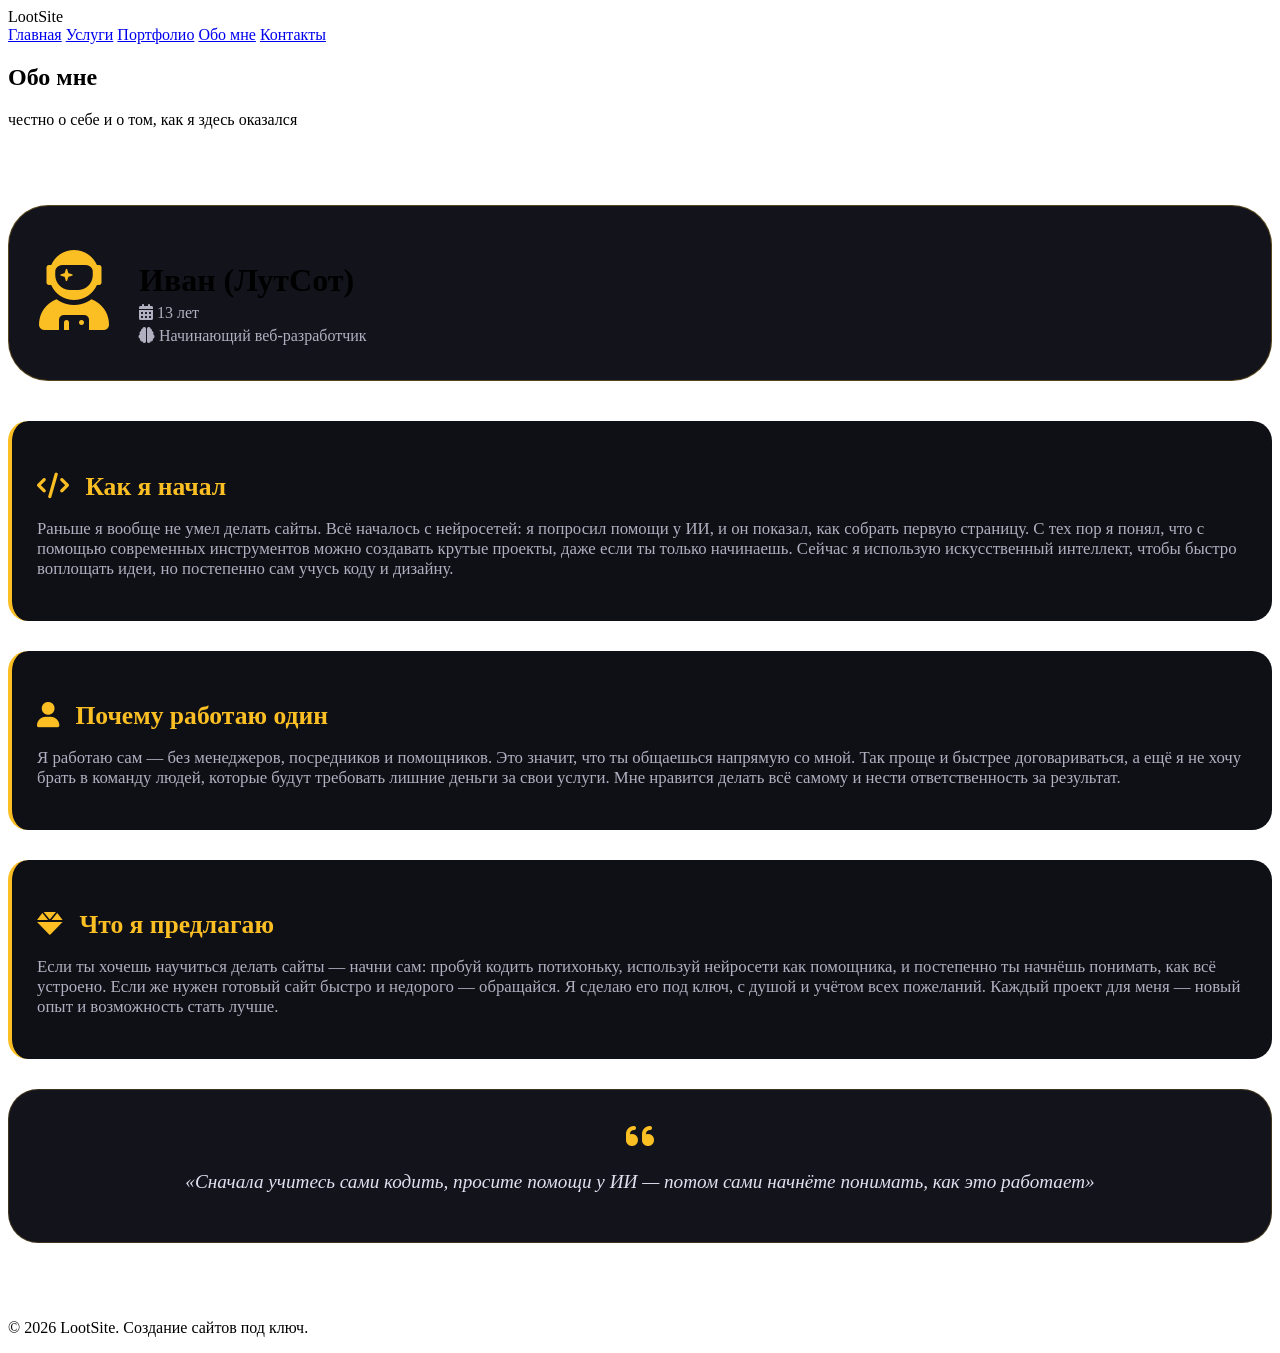
==== about.html @ e5b3c258 "Add files via upload" ====
<!DOCTYPE html>
<html lang="ru">
<head>
    <meta charset="UTF-8">
    <meta name="viewport" content="width=device-width, initial-scale=1.0">
    <title>LootSite · Обо мне</title>
    <link rel="stylesheet" href="https://cdnjs.cloudflare.com/ajax/libs/font-awesome/6.0.0-beta3/css/all.min.css">
    <link rel="stylesheet" href="css/style.css">
</head>
<body>
    <div class="noise"></div>
    <div class="cursor"></div>
    <header>
        <div class="container">
            <div class="logo">LootSite</div>
            <nav>
                <a href="index.html">Главная</a>
                <a href="services.html">Услуги</a>
                <a href="portfolio.html">Портфолио</a>
                <a href="about.html" class="active">Обо мне</a>
                <a href="contact.html">Контакты</a>
            </nav>
        </div>
    </header>

    <main>
        <section class="page-hero">
            <div class="container">
                <h1>Обо мне</h1>
                <p>честно о себе и о том, как я здесь оказался</p>
            </div>
        </section>

        <section class="about-me-page">
            <div class="container">
                <div class="about-card">
                    <div class="about-avatar">
                        <i class="fas fa-user-astronaut"></i>
                    </div>
                    <div class="about-details">
                        <h2>Иван (ЛутСот)</h2>
                        <p><i class="fas fa-calendar-alt"></i> 13 лет</p>
                        <p><i class="fas fa-brain"></i> Начинающий веб-разработчик</p>
                    </div>
                </div>

                <div class="about-story">
                    <h3><i class="fas fa-code"></i> Как я начал</h3>
                    <p>Раньше я вообще не умел делать сайты. Всё началось с нейросетей: я попросил помощи у ИИ, и он показал, как собрать первую страницу. С тех пор я понял, что с помощью современных инструментов можно создавать крутые проекты, даже если ты только начинаешь. Сейчас я использую искусственный интеллект, чтобы быстро воплощать идеи, но постепенно сам учусь коду и дизайну.</p>
                </div>

                <div class="about-story">
                    <h3><i class="fas fa-user"></i> Почему работаю один</h3>
                    <p>Я работаю сам — без менеджеров, посредников и помощников. Это значит, что ты общаешься напрямую со мной. Так проще и быстрее договариваться, а ещё я не хочу брать в команду людей, которые будут требовать лишние деньги за свои услуги. Мне нравится делать всё самому и нести ответственность за результат.</p>
                </div>

                <div class="about-story">
                    <h3><i class="fas fa-gem"></i> Что я предлагаю</h3>
                    <p>Если ты хочешь научиться делать сайты — начни сам: пробуй кодить потихоньку, используй нейросети как помощника, и постепенно ты начнёшь понимать, как всё устроено. Если же нужен готовый сайт быстро и недорого — обращайся. Я сделаю его под ключ, с душой и учётом всех пожеланий. Каждый проект для меня — новый опыт и возможность стать лучше.</p>
                </div>

                <div class="about-quote">
                    <i class="fas fa-quote-left"></i>
                    <p>«Сначала учитесь сами кодить, просите помощи у ИИ — потом сами начнёте понимать, как это работает»</p>
                </div>
            </div>
        </section>
    </main>

    <footer>
        <div class="container">
            <p>© 2026 LootSite. Создание сайтов под ключ.</p>
        </div>
    </footer>

    <script src="js/main.js"></script>
</body>
</html>
---- css/style.css ----
/* Страница "Обо мне" */
.about-me-page {
    padding: 60px 0;
}
.about-card {
    display: flex;
    align-items: center;
    gap: 30px;
    background: #13131c;
    border: 1px solid rgba(251,191,36,0.3);
    border-radius: 40px;
    padding: 30px;
    margin-bottom: 40px;
    flex-wrap: wrap;
}
.about-avatar {
    font-size: 5rem;
    color: #fbbf24;
}
.about-details h2 {
    font-size: 2rem;
    margin-bottom: 5px;
}
.about-details p {
    color: #b0b0c0;
    margin: 5px 0;
}
.about-story {
    background: #0f0f16;
    border-left: 4px solid #fbbf24;
    padding: 25px;
    margin-bottom: 30px;
    border-radius: 20px;
}
.about-story h3 {
    font-size: 1.6rem;
    margin-bottom: 15px;
    color: #fbbf24;
}
.about-story h3 i {
    margin-right: 10px;
}
.about-story p {
    color: #b0b0c0;
    font-size: 1.05rem;
}
.about-quote {
    background: #13131c;
    border: 1px solid rgba(251,191,36,0.2);
    border-radius: 30px;
    padding: 30px;
    text-align: center;
    margin-top: 30px;
}
.about-quote i {
    color: #fbbf24;
    font-size: 2rem;
    margin-bottom: 10px;
    display: block;
}
.about-quote p {
    font-size: 1.2rem;
    font-style: italic;
    color: #e0e0f0;
}
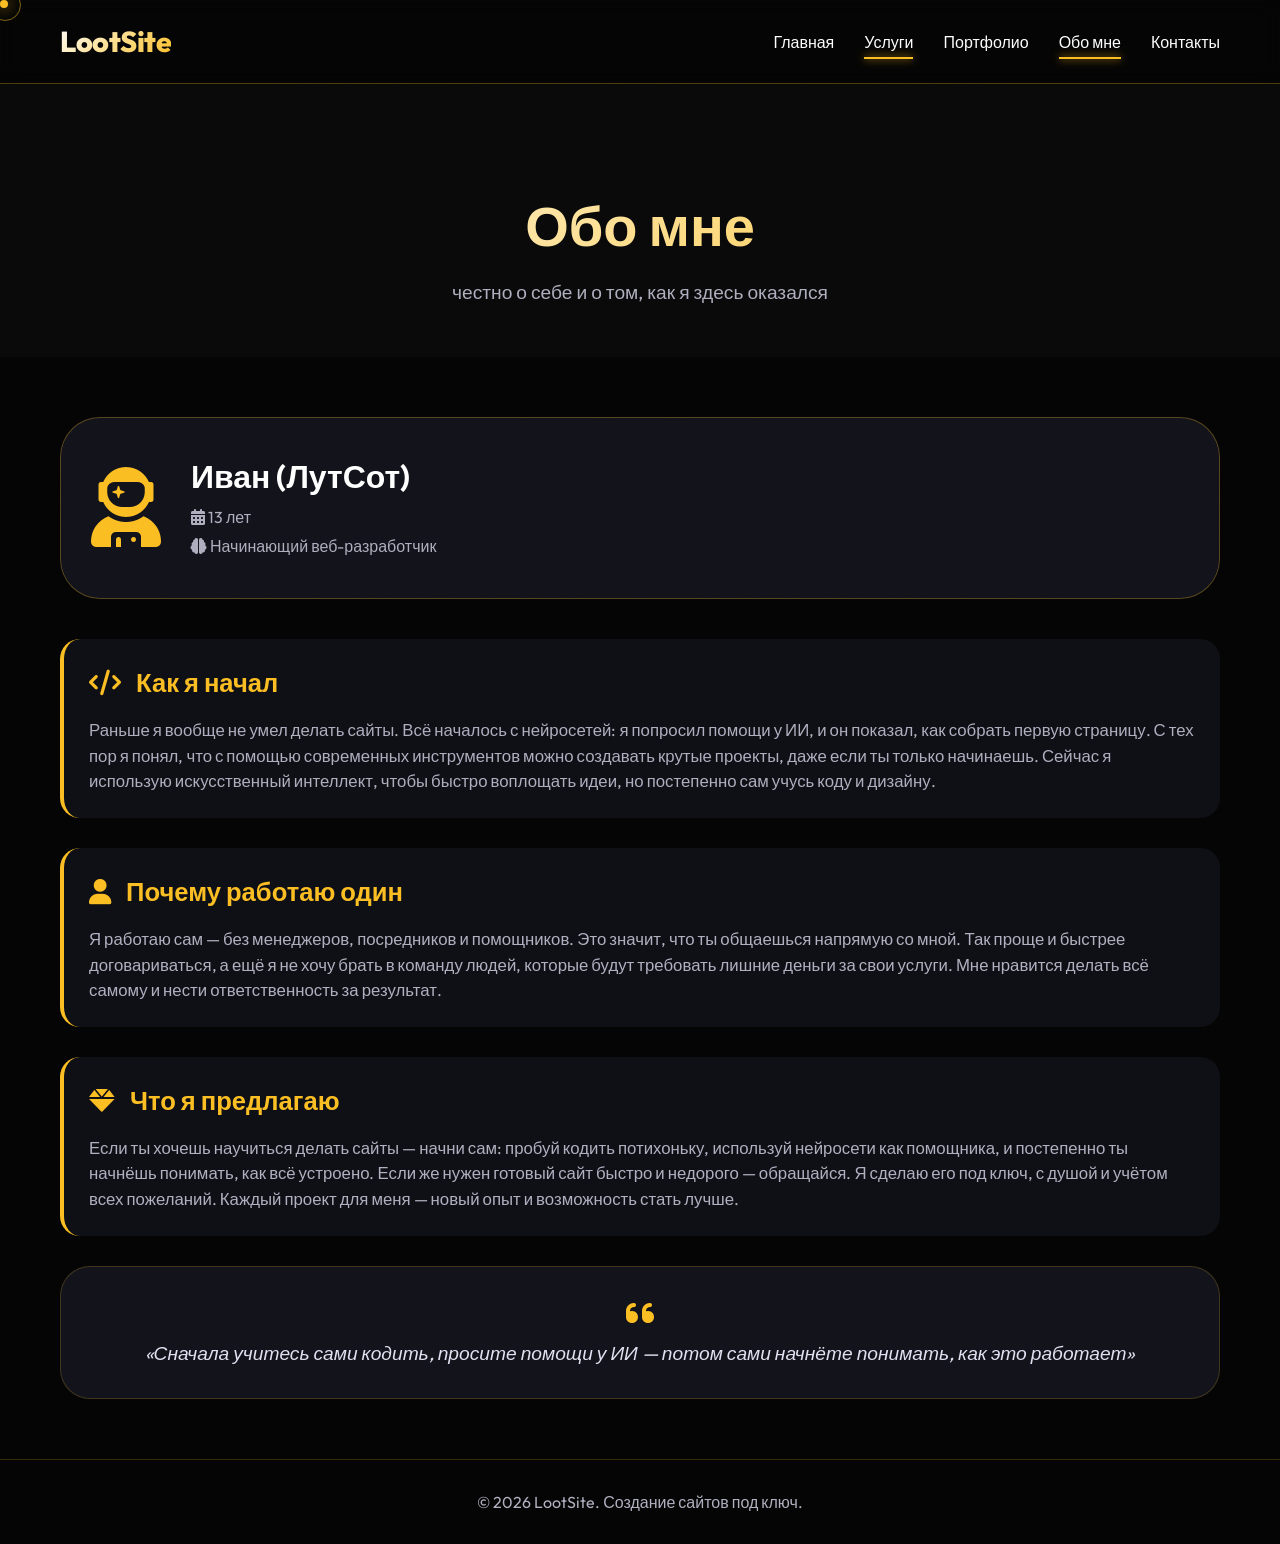
==== commit 477fc0d0: "Add files via upload" ====
--- a/about.html
+++ b/about.html
@@ -11,17 +11,20 @@
     <div class="noise"></div>
     <div class="cursor"></div>
     <header>
-        <div class="container">
-            <div class="logo">LootSite</div>
-            <nav>
-                <a href="index.html">Главная</a>
-                <a href="services.html">Услуги</a>
-                <a href="portfolio.html">Портфолио</a>
-                <a href="about.html" class="active">Обо мне</a>
-                <a href="contact.html">Контакты</a>
-            </nav>
-        </div>
-    </header>
+    <div class="container">
+        <div class="logo">LootSite</div>
+        <nav>
+            <a href="index.html">Главная</a>
+            <a href="services.html" class="active">Услуги</a>
+            <a href="portfolio.html">Портфолио</a>
+            <a href="about.html">Обо мне</a>
+            <a href="contact.html">Контакты</a>
+        </nav>
+        <button class="burger" aria-label="Меню">
+            <span></span><span></span><span></span>
+        </button>
+    </div>
+</header>
 
     <main>
         <section class="page-hero">
--- a/css/style.css
+++ b/css/style.css
@@ -1,3 +1,486 @@
+@import url('https://fonts.googleapis.com/css2?family=Outfit:wght@400;500;600;700;800&display=swap');
+
+* {
+    margin: 0;
+    padding: 0;
+    box-sizing: border-box;
+}
+
+body {
+    font-family: 'Outfit', sans-serif;
+    background: #050505;
+    color: #fff;
+    line-height: 1.5;
+    overflow-x: hidden;
+    cursor: none;
+}
+
+/* Эффект зернистости */
+.noise {
+    position: fixed;
+    top: 0;
+    left: 0;
+    width: 100%;
+    height: 100%;
+    pointer-events: none;
+    background: repeating-radial-gradient(circle at 50% 50%, rgba(0,0,0,0.1), rgba(0,0,0,0.1) 1px, transparent 1px, transparent 2px);
+    z-index: 999;
+    opacity: 0.3;
+    mix-blend-mode: overlay;
+}
+
+/* Кастомный курсор */
+.cursor {
+    width: 8px;
+    height: 8px;
+    background: #fbbf24;
+    border-radius: 50%;
+    position: fixed;
+    pointer-events: none;
+    z-index: 10000;
+    transition: transform 0.1s ease;
+    box-shadow: 0 0 15px #fbbf24;
+}
+.cursor::before {
+    content: '';
+    position: absolute;
+    width: 30px;
+    height: 30px;
+    border: 1px solid rgba(251,191,36,0.5);
+    border-radius: 50%;
+    top: -11px;
+    left: -11px;
+    animation: pulse 1.5s infinite;
+}
+@keyframes pulse {
+    0% { transform: scale(1); opacity: 0.6; }
+    100% { transform: scale(1.8); opacity: 0; }
+}
+
+.container {
+    max-width: 1200px;
+    margin: 0 auto;
+    padding: 0 20px;
+}
+
+/* Header */
+header {
+    padding: 20px 0;
+    background: rgba(5,5,5,0.8);
+    backdrop-filter: blur(10px);
+    border-bottom: 1px solid rgba(251,191,36,0.3);
+    position: sticky;
+    top: 0;
+    z-index: 100;
+}
+header .container {
+    display: flex;
+    justify-content: space-between;
+    align-items: center;
+}
+.logo {
+    font-weight: 800;
+    font-size: 1.8rem;
+    background: linear-gradient(135deg, #fff, #fbbf24);
+    -webkit-background-clip: text;
+    -webkit-text-fill-color: transparent;
+    letter-spacing: -0.5px;
+}
+nav {
+    display: flex;
+    gap: 30px;
+}
+nav a {
+    color: #fff;
+    text-decoration: none;
+    font-weight: 500;
+    position: relative;
+    transition: 0.2s;
+}
+nav a::after {
+    content: '';
+    position: absolute;
+    bottom: -5px;
+    left: 0;
+    width: 0;
+    height: 2px;
+    background: #fbbf24;
+    box-shadow: 0 0 8px #fbbf24;
+    transition: width 0.2s;
+}
+nav a:hover::after,
+nav a.active::after {
+    width: 100%;
+}
+nav a:hover {
+    text-shadow: 0 0 8px #fbbf24;
+}
+
+/* Hero */
+.hero {
+    text-align: center;
+    padding: 120px 0 80px;
+    background: radial-gradient(circle at 30% 30%, rgba(251,191,36,0.15), transparent 70%);
+    position: relative;
+}
+.hero::before {
+    content: '';
+    position: absolute;
+    top: 0;
+    left: 0;
+    width: 100%;
+    height: 100%;
+    background: url('data:image/svg+xml;utf8,<svg xmlns="http://www.w3.org/2000/svg" viewBox="0 0 100 100" opacity="0.05"><path fill="%23fbbf24" d="M10,50 L20,30 L30,50 L20,70 Z M40,30 L50,10 L60,30 L50,50 Z M70,50 L80,30 L90,50 L80,70 Z"/></svg>') repeat;
+    pointer-events: none;
+}
+.badge {
+    display: inline-block;
+    background: rgba(251,191,36,0.1);
+    border: 1px solid #fbbf24;
+    border-radius: 60px;
+    padding: 8px 25px;
+    font-weight: 600;
+    color: #fbbf24;
+    margin-bottom: 25px;
+    backdrop-filter: blur(4px);
+    box-shadow: 0 0 12px rgba(251,191,36,0.3);
+}
+.hero h1 {
+    font-size: 4.2rem;
+    font-weight: 800;
+    line-height: 1.2;
+    margin-bottom: 20px;
+    background: linear-gradient(135deg, #fff, #fbbf24);
+    -webkit-background-clip: text;
+    -webkit-text-fill-color: transparent;
+    text-shadow: 0 0 25px rgba(251,191,36,0.3);
+}
+.hero h1 span {
+    display: inline-block;
+    text-shadow: 0 0 20px #fbbf24;
+}
+.hero p {
+    font-size: 1.2rem;
+    color: #b0b0c0;
+    max-width: 700px;
+    margin: 0 auto 30px;
+}
+.btn {
+    display: inline-block;
+    background: linear-gradient(135deg, #fbbf24, #f59e0b);
+    color: #050505;
+    padding: 14px 35px;
+    border-radius: 60px;
+    font-weight: 700;
+    text-decoration: none;
+    transition: 0.3s;
+    box-shadow: 0 0 20px rgba(251,191,36,0.5);
+    border: none;
+    cursor: pointer;
+    position: relative;
+    overflow: hidden;
+}
+.btn::after {
+    content: '';
+    position: absolute;
+    top: -50%;
+    left: -60%;
+    width: 200%;
+    height: 200%;
+    background: rgba(255,255,255,0.2);
+    transform: rotate(30deg);
+    transition: 0.5s;
+}
+.btn:hover::after {
+    left: 100%;
+}
+.btn:hover {
+    transform: translateY(-3px);
+    box-shadow: 0 0 30px rgba(251,191,36,0.8);
+}
+.btn.outline {
+    background: transparent;
+    border: 1px solid #fbbf24;
+    color: #fbbf24;
+    box-shadow: none;
+}
+.btn.outline:hover {
+    background: #fbbf24;
+    color: #050505;
+}
+
+/* FAQ */
+.faq {
+    padding: 100px 0;
+    background: #0a0a0a;
+}
+.faq h2 {
+    text-align: center;
+    font-size: 2.8rem;
+    margin-bottom: 60px;
+}
+.faq h2 i {
+    color: #fbbf24;
+    margin-right: 10px;
+}
+.faq-grid {
+    display: flex;
+    flex-direction: column;
+    gap: 20px;
+    max-width: 800px;
+    margin: 0 auto;
+}
+.faq-item {
+    background: rgba(19,19,28,0.6);
+    backdrop-filter: blur(5px);
+    border: 1px solid rgba(251,191,36,0.3);
+    border-radius: 30px;
+    overflow: hidden;
+    transition: 0.2s;
+}
+.faq-question {
+    display: flex;
+    justify-content: space-between;
+    align-items: center;
+    padding: 20px 25px;
+    cursor: pointer;
+    font-weight: 600;
+    font-size: 1.2rem;
+}
+.faq-question i {
+    color: #fbbf24;
+    transition: transform 0.3s;
+}
+.faq-item.active .faq-question i {
+    transform: rotate(180deg);
+}
+.faq-answer {
+    max-height: 0;
+    padding: 0 25px;
+    overflow: hidden;
+    transition: max-height 0.4s ease, padding 0.3s ease;
+    color: #b0b0c0;
+}
+.faq-item.active .faq-answer {
+    max-height: 300px;
+    padding: 0 25px 20px 25px;
+}
+
+/* About on main page */
+.about {
+    padding: 100px 0;
+}
+.about .container {
+    display: flex;
+    align-items: center;
+    gap: 50px;
+    flex-wrap: wrap;
+}
+.about-text {
+    flex: 1;
+}
+.about-text h2 {
+    font-size: 2.5rem;
+    margin-bottom: 20px;
+}
+.about-text h2 i {
+    color: #fbbf24;
+    margin-right: 10px;
+}
+.about-text p {
+    color: #b0b0c0;
+    margin-bottom: 30px;
+    font-size: 1.1rem;
+}
+.stats {
+    display: flex;
+    gap: 30px;
+    margin-bottom: 40px;
+}
+.stats div span {
+    font-size: 2.2rem;
+    font-weight: 800;
+    color: #fbbf24;
+    display: block;
+    text-shadow: 0 0 10px #fbbf24;
+}
+.about-icon {
+    flex: 1;
+    display: flex;
+    justify-content: center;
+}
+.about-icon i {
+    font-size: 14rem;
+    color: #fbbf24;
+    opacity: 0.7;
+    filter: drop-shadow(0 0 20px #fbbf24);
+    animation: float 3s ease-in-out infinite;
+}
+@keyframes float {
+    0% { transform: translateY(0px); }
+    50% { transform: translateY(-15px); }
+    100% { transform: translateY(0px); }
+}
+
+/* Page Hero (inner) */
+.page-hero {
+    text-align: center;
+    padding: 100px 0 50px;
+    background: #0a0a0a;
+}
+.page-hero h1 {
+    font-size: 3.5rem;
+    font-weight: 700;
+    background: linear-gradient(135deg, #fff, #fbbf24);
+    -webkit-background-clip: text;
+    -webkit-text-fill-color: transparent;
+}
+.page-hero p {
+    font-size: 1.2rem;
+    color: #b0b0c0;
+    margin-top: 10px;
+}
+
+/* Services */
+.services {
+    padding: 80px 0;
+}
+.services-grid {
+    display: grid;
+    grid-template-columns: repeat(auto-fill, minmax(300px, 1fr));
+    gap: 30px;
+}
+.service-card {
+    background: rgba(19,19,28,0.6);
+    backdrop-filter: blur(5px);
+    border: 1px solid rgba(251,191,36,0.3);
+    border-radius: 40px;
+    padding: 40px 30px;
+    transition: all 0.3s;
+}
+.service-card:hover {
+    border-color: #fbbf24;
+    transform: translateY(-8px);
+    box-shadow: 0 20px 30px -10px rgba(251,191,36,0.3);
+}
+.service-card i {
+    font-size: 3rem;
+    color: #fbbf24;
+    margin-bottom: 20px;
+}
+.service-card h3 {
+    font-size: 1.8rem;
+    margin-bottom: 15px;
+}
+.service-card p {
+    color: #b0b0c0;
+    margin-bottom: 20px;
+}
+.service-card ul {
+    list-style: none;
+    margin-bottom: 20px;
+}
+.service-card ul li {
+    margin-bottom: 8px;
+    color: #b0b0c0;
+}
+.service-card ul li i {
+    font-size: 1rem;
+    margin-right: 10px;
+}
+.price {
+    font-size: 1.8rem;
+    font-weight: 800;
+    color: #fbbf24;
+    margin-top: 15px;
+}
+
+/* Portfolio */
+.portfolio {
+    padding: 80px 0;
+}
+.portfolio-grid {
+    display: grid;
+    grid-template-columns: repeat(auto-fill, minmax(280px, 1fr));
+    gap: 30px;
+}
+.portfolio-item {
+    background: rgba(19,19,28,0.6);
+    backdrop-filter: blur(5px);
+    border: 1px solid rgba(251,191,36,0.3);
+    border-radius: 30px;
+    padding: 40px 20px;
+    text-align: center;
+    transition: 0.3s;
+}
+.portfolio-item:hover {
+    border-color: #fbbf24;
+    transform: translateY(-5px);
+    box-shadow: 0 15px 25px rgba(251,191,36,0.2);
+}
+.portfolio-item i {
+    font-size: 4rem;
+    color: #fbbf24;
+    margin-bottom: 20px;
+}
+.portfolio-item h3 {
+    font-size: 1.5rem;
+    margin-bottom: 10px;
+}
+.portfolio-item p {
+    color: #b0b0c0;
+}
+
+/* Contact */
+.contact {
+    padding: 80px 0;
+}
+.contact-links {
+    display: flex;
+    justify-content: center;
+    gap: 30px;
+    flex-wrap: wrap;
+    margin-bottom: 40px;
+}
+.contact-link {
+    display: flex;
+    align-items: center;
+    gap: 12px;
+    background: rgba(19,19,28,0.6);
+    backdrop-filter: blur(5px);
+    border: 1px solid rgba(251,191,36,0.3);
+    padding: 16px 35px;
+    border-radius: 60px;
+    text-decoration: none;
+    color: white;
+    font-weight: 500;
+    transition: 0.3s;
+}
+.contact-link i {
+    color: #fbbf24;
+    font-size: 1.4rem;
+}
+.contact-link:hover {
+    border-color: #fbbf24;
+    box-shadow: 0 0 20px rgba(251,191,36,0.3);
+    transform: scale(1.05);
+}
+.contact-note {
+    text-align: center;
+    color: #b0b0c0;
+}
+.contact-note i {
+    color: #fbbf24;
+}
+
+/* Footer */
+footer {
+    padding: 30px 0;
+    border-top: 1px solid rgba(251,191,36,0.2);
+    text-align: center;
+    color: #b0b0c0;
+}
+
 /* Страница "Обо мне" */
 .about-me-page {
     padding: 60px 0;
@@ -62,4 +545,152 @@
     font-size: 1.2rem;
     font-style: italic;
     color: #e0e0f0;
+}
+
+/* Responsive */
+@media (max-width: 768px) {
+    body {
+        overflow-x: hidden;
+    }
+    .hero h1 {
+        font-size: 2.5rem;
+    }
+    .nav {
+        display: flex;
+        flex-wrap: wrap;
+        justify-content: center;
+        gap: 12px;
+        margin-top: 15px;
+        max-width: 100%;
+    }
+    .header .container {
+        flex-direction: column;
+        text-align: center;
+        padding: 0 10px;
+    }
+    .stats {
+        justify-content: center;
+    }
+    .about .container {
+        flex-direction: column;
+        text-align: center;
+    }
+    .about-icon i {
+        font-size: 8rem;
+    }
+    .contact-link {
+        padding: 12px 20px;
+        font-size: 0.9rem;
+    }
+    .faq-question {
+        font-size: 1rem;
+    }
+    .cursor {
+        display: none;
+    }
+    .contact-links {
+        gap: 15px;
+    }
+}
+
+/* Блок приватности для контактов */
+.privacy-note {
+    background: rgba(251, 191, 36, 0.1);
+    border-left: 3px solid #fbbf24;
+    padding: 12px 20px;
+    border-radius: 12px;
+    margin: 20px auto 0;
+    max-width: 500px;
+    font-size: 0.9rem;
+    text-align: center;
+}
+.privacy-note i {
+    margin-right: 8px;
+    color: #fbbf24;
+}
+/* Бургер-меню */
+.burger {
+    display: none;
+    background: none;
+    border: none;
+    cursor: pointer;
+    padding: 10px;
+    z-index: 110;
+}
+.burger span {
+    display: block;
+    width: 25px;
+    height: 3px;
+    background: #fff;
+    margin: 5px 0;
+    transition: 0.2s;
+    border-radius: 2px;
+}
+.burger.active span:nth-child(1) {
+    transform: rotate(45deg) translate(6px, 6px);
+}
+.burger.active span:nth-child(2) {
+    opacity: 0;
+}
+.burger.active span:nth-child(3) {
+    transform: rotate(-45deg) translate(6px, -6px);
+}
+
+@media (max-width: 768px) {
+    body {
+        overflow-x: hidden;
+    }
+    .header .container {
+        justify-content: space-between;
+        flex-wrap: wrap;
+        position: relative;
+    }
+    .burger {
+        display: block;
+    }
+    nav {
+        position: fixed;
+        top: 0;
+        right: -100%;
+        width: 70%;
+        max-width: 280px;
+        height: 100vh;
+        background: #0f0f1a;
+        backdrop-filter: blur(12px);
+        flex-direction: column;
+        align-items: flex-start;
+        padding: 80px 30px;
+        gap: 20px;
+        transition: right 0.3s ease;
+        z-index: 105;
+        box-shadow: -5px 0 20px rgba(0,0,0,0.5);
+    }
+    nav.open {
+        right: 0;
+    }
+    nav a {
+        font-size: 1.3rem;
+        padding: 10px 0;
+        width: 100%;
+        border-bottom: 1px solid rgba(251,191,36,0.2);
+    }
+    nav a::after {
+        display: none;
+    }
+    nav a:hover {
+        background: rgba(251,191,36,0.1);
+        padding-left: 10px;
+    }
+    .hero h1 { font-size: 2.5rem; }
+    .stats { justify-content: center; }
+    .about .container { flex-direction: column; text-align: center; }
+    .about-icon i { font-size: 8rem; }
+    .contact-link { padding: 12px 20px; font-size: 1rem; white-space: nowrap; }
+    .contact-links {
+        gap: 12px;
+        flex-wrap: wrap;
+        justify-content: center;
+    }
+    .faq-question { font-size: 1rem; }
+    .cursor { display: none; }
 }
